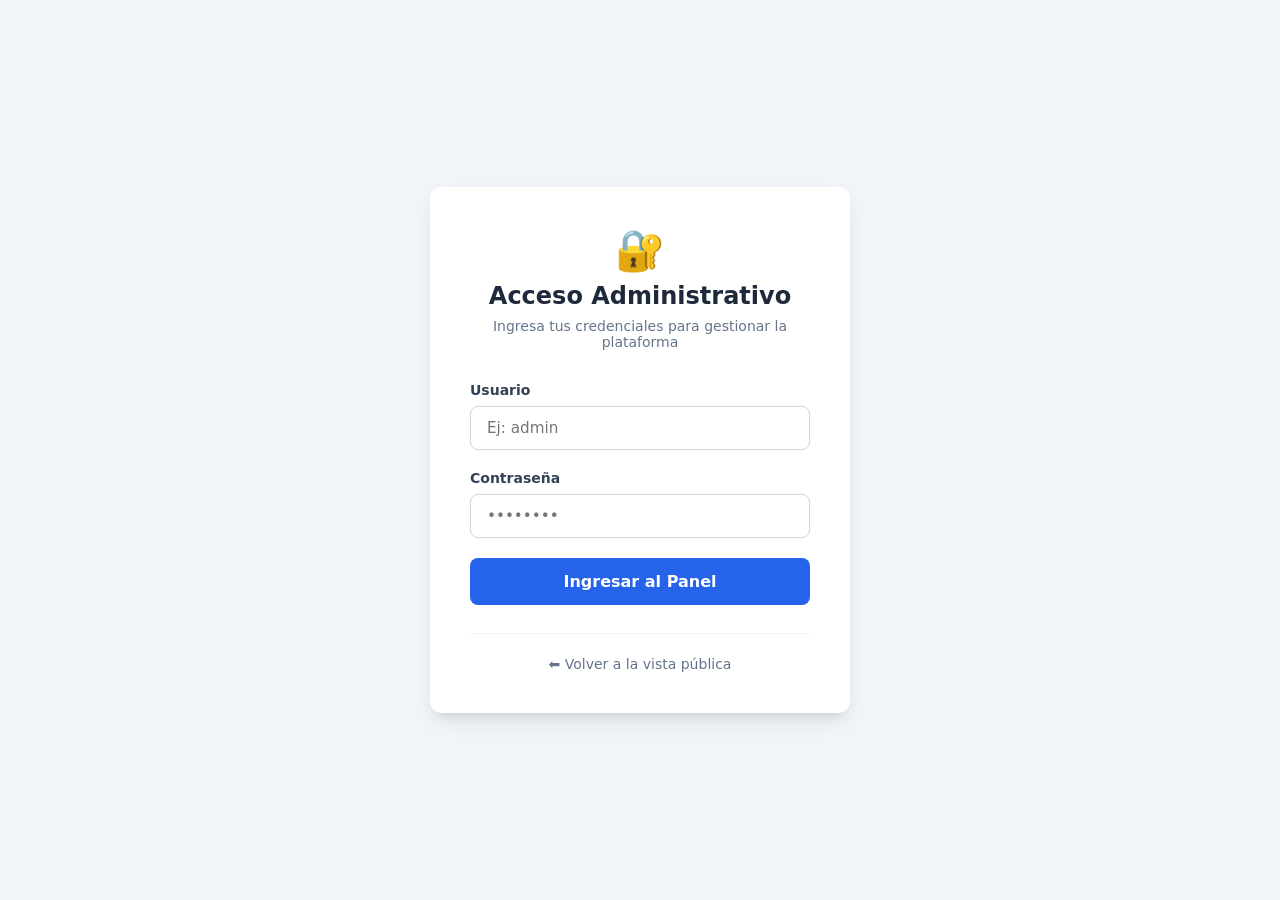
==== Frontend/admin.html @ ecced568 "Feature: imagen del lugar con dos opciones - subir archivo o pegar URL - Nuevo endpoint POST /api/ar" ====
<!DOCTYPE html>
<html lang="es">
<head>
    <meta charset="UTF-8">
    <meta name="viewport" content="width=device-width, initial-scale=1.0">
    <title>Administración - Turismo Sincelejo</title>
    <link rel="stylesheet" href="styles.css">
</head>
<body>

    <header style="background-color: #1e293b; color: white; padding: 2rem 1rem; text-align: center; position: relative;">
    
    <h1 style="margin: 0; font-size: 2rem;">Panel de Gestión de Lugares</h1>
    <p style="margin-top: 0.5rem; color: #94a3b8;">Módulo de Administración (CRUD) - Mantenimiento de sitios turísticos</p>

    <!-- Contenedor para alinear los botones horizontalmente -->
    <div style="display: flex; justify-content: center; gap: 1rem; margin-top: 1.5rem; flex-wrap: wrap;">
        <a href="index.html" class="btn-secundario" style="text-decoration: none; padding: 0.5rem 1rem; border-radius: 6px; background: #334155; color: white; display: inline-flex; align-items: center; gap: 0.5rem;">
            ⬅️ Volver a la Vista Pública
        </a>
        
        <button id="btnCerrarSesion" style="padding: 0.5rem 1rem; border-radius: 6px; background: #ef4444; color: white; border: none; cursor: pointer; font-weight: bold; transition: background 0.2s;">
            🚪 Cerrar Sesión
        </button>
    </div>

</header>

    <main class="container">
        <div class="admin-actions">
            <h2>Lugares Registrados</h2>
            <button id="btnNuevoLugar" class="btn-nuevo-lugar">+ Agregar Nuevo Lugar</button>
        </div>

        <!-- Tabla de Gestión CRUD -->
        <div class="table-responsive">
            <table class="tabla-admin">
                <thead>
                    <tr>
                        <th>Imagen</th>
                        <th>Nombre</th>
                        <th>Categoría</th>
                        <th>Dirección</th>
                        <th>Horario</th>
                        <th>Acciones</th>
                    </tr>
                </thead>
                <tbody id="tablaLugaresBody">
                    <!-- Los registros se cargan dinámicamente con JS -->
                </tbody>
            </table>
        </div>
    </main>

    <!-- Modal Formulario (Crear / Editar) -->
    <div id="modalLugar" class="modal" role="dialog" aria-modal="true" aria-labelledby="modalTitulo">
        <div class="modal-content">
            <button type="button" id="btnCerrarModal" class="close" aria-label="Cerrar modal">&times;</button>
            <h2 id="modalTitulo">Agregar Nuevo Lugar</h2>
            
            <form id="formLugar">
                <input type="hidden" id="lugarId" value="0">

                <div class="form-group">
                    <label for="formNombre">Nombre del Lugar:</label>
                    <input type="text" id="formNombre" required placeholder="Ej: Plaza Majagual">
                </div>

                <div class="form-group">
                    <label for="formCategoria">Categoría:</label>
                    <select id="formCategoria" required></select>
                </div>

                <div class="form-group">
                    <label for="formDescripcion">Descripción:</label>
                    <textarea id="formDescripcion" rows="3" required placeholder="Breve historia o detalles del sitio..."></textarea>
                </div>

                <div class="form-group">
                    <label for="formDireccion">Dirección:</label>
                    <input type="text" id="formDireccion" required placeholder="Ej: Carrera 17, Barrio Majagual">
                </div>

                <div class="form-group">
                    <label for="formHorario">Horario:</label>
                    <input type="text" id="formHorario" required placeholder="Ej: 08:00 AM - 06:00 PM">
                </div>

                <div class="form-group">
                    <label>Imagen del lugar:</label>
                    <div class="imagen-tabs">
                        <button type="button" id="tabSubir" class="imagen-tab activo">📁 Subir archivo</button>
                        <button type="button" id="tabUrl" class="imagen-tab">🔗 Usar URL</button>
                    </div>
                    <input type="file" id="formImagenArchivo" accept="image/*">
                    <input type="text" id="formImagen" placeholder="https://ejemplo.com/imagen.jpg" style="display:none;">
                    <img id="previewImagen" class="preview-imagen" alt="Vista previa de la imagen" style="display:none;">
                </div>

                <div class="form-actions">
                    <button type="button" id="btnCancelarForm" class="btn-secundario">Cancelar</button>
                    <button type="submit" class="btn-primario">Guardar Lugar</button>
                </div>
            </form>
        </div>
    </div>

    <script src="auth.js"></script>
    <script src="admin.js"></script>
</body>
</html>
---- Frontend/styles.css ----
* {
    box-sizing: border-box;
    margin: 0;
    padding: 0;
    font-family: 'Segoe UI', system-ui, -apple-system, sans-serif;
}

body {
    background-color: #f1f5f9;
    color: #1e293b;
}

header {
    background: linear-gradient(135deg, #0284c7 0%, #0369a1 100%);
    color: white;
    text-align: center;
    padding: 3rem 1.5rem;
    box-shadow: 0 4px 12px rgba(0,0,0,0.15);
}

header h1 {
    font-size: 2.5rem;
    font-weight: 800;
    margin-bottom: 0.5rem;
    letter-spacing: -0.5px;
}

header p {
    font-size: 1.1rem;
    opacity: 0.9;
}

.container {
    max-width: 1200px;
    margin: 2.5rem auto;
    padding: 0 1.5rem;
}

/* Filtros */
.filtros-section {
    display: flex;
    gap: 12px;
    margin-bottom: 2.5rem;
    background: white;
    padding: 1.2rem;
    border-radius: 12px;
    box-shadow: 0 4px 6px -1px rgba(0, 0, 0, 0.05);
    flex-wrap: wrap;
}

.filtros-section input, 
.filtros-section select {
    padding: 0.8rem 1rem;
    font-size: 0.95rem;
    border: 1px solid #cbd5e1;
    border-radius: 8px;
    outline: none;
    transition: border 0.2s;
}

.filtros-section input:focus, 
.filtros-section select:focus {
    border-color: #0284c7;
}

.filtros-section input {
    flex: 2;
    min-width: 220px;
}

.filtros-section select {
    flex: 1;
    min-width: 180px;
}

.filtros-section button {
    background-color: #0284c7;
    color: white;
    border: none;
    padding: 0.8rem 1.8rem;
    border-radius: 8px;
    font-weight: 600;
    cursor: pointer;
    transition: all 0.2s ease;
}

.filtros-section button:hover {
    background-color: #0369a1;
    transform: translateY(-1px);
}

/* Grid de Tarjetas */
.grid-container {
    display: grid;
    grid-template-columns: repeat(auto-fill, minmax(320px, 1fr));
    gap: 2rem;
}

.card {
    background: white;
    border-radius: 14px;
    overflow: hidden;
    box-shadow: 0 4px 15px rgba(0,0,0,0.06);
    display: flex;
    flex-direction: column;
    transition: transform 0.3s ease, box-shadow 0.3s ease;
    border: 1px solid #f1f5f9;
}

.card:hover {
    transform: translateY(-6px);
    box-shadow: 0 12px 25px rgba(0,0,0,0.12);
}

.card-img-container {
    width: 100%;
    height: 200px;
    overflow: hidden;
    background-color: #e2e8f0;
}

.card img {
    width: 100%;
    height: 100%;
    object-fit: cover;
    transition: transform 0.4s ease;
}

.card:hover img {
    transform: scale(1.05);
}

.card-body {
    padding: 1.4rem;
    display: flex;
    flex-direction: column;
    gap: 0.6rem;
    flex-grow: 1;
}

.card-badge {
    align-self: flex-start;
    background-color: #e0f2fe;
    color: #0369a1;
    padding: 0.3rem 0.8rem;
    font-size: 0.78rem;
    border-radius: 20px;
    font-weight: 700;
    text-transform: uppercase;
    letter-spacing: 0.5px;
}

.card-title {
    font-size: 1.35rem;
    color: #0f172a;
    font-weight: 700;
}

.card-text {
    font-size: 0.95rem;
    color: #475569;
    line-height: 1.5;
}

.card-info {
    font-size: 0.88rem;
    color: #64748b;
    margin-top: auto;
    padding-top: 0.8rem;
    border-top: 1px solid #f1f5f9;
    display: flex;
    flex-direction: column;
    gap: 0.3rem;
}
/* Botón de Google Maps */
.btn-mapa {
    display: inline-flex;
    align-items: center;
    justify-content: center;
    gap: 0.4rem;
    margin-top: 0.8rem;
    padding: 0.6rem 1rem;
    background-color: #059669;
    color: white;
    text-decoration: none;
    font-size: 0.85rem;
    font-weight: 600;
    border-radius: 6px;
    transition: background-color 0.2s ease, transform 0.1s ease;
}

.btn-mapa:hover {
    background-color: #047857;
    transform: translateY(-1px);
}
/* Botón de acceso al Admin en Header */
.btn-admin-link {
    display: inline-block;
    margin-top: 0.8rem;
    color: #e0f2fe;
    text-decoration: none;
    font-size: 0.9rem;
    font-weight: 600;
    border: 1px solid rgba(255,255,255,0.4);
    padding: 0.4rem 0.9rem;
    border-radius: 20px;
    transition: all 0.2s;
}

.btn-admin-link:hover {
    background-color: rgba(255,255,255,0.15);
    color: white;
}

.header-admin {
    background: linear-gradient(135deg, #334155 0%, #1e293b 100%) !important;
}

.admin-actions {
    display: flex;
    justify-content: space-between;
    align-items: center;
    margin-bottom: 1.5rem;
}

.modal {
    position: fixed;
    inset: 0;
    z-index: 1000;
    display: none;
    align-items: center;
    justify-content: center;
    padding: 1rem;
    overflow-y: auto;
    background: rgba(15, 23, 42, 0.68);
    backdrop-filter: blur(4px);
}

.modal-content {
    position: relative;
    width: min(100%, 680px);
    max-height: min(90vh, 820px);
    overflow-y: auto;
    padding: 2rem;
    border: 1px solid rgba(255, 255, 255, 0.65);
    border-radius: 12px;
    background: #ffffff;
    box-shadow: 0 24px 70px rgba(15, 23, 42, 0.28);
    animation: modal-entrada 0.2s ease-out;
}

.modal-content h2 {
    margin: 0 2.5rem 1.5rem 0;
    color: #1e293b;
    font-size: 1.5rem;
}

.close {
    position: absolute;
    top: 1rem;
    right: 1rem;
    display: grid;
    width: 2.25rem;
    height: 2.25rem;
    place-items: center;
    border: 0;
    border-radius: 6px;
    background: #f1f5f9;
    color: #475569;
    font-size: 1.5rem;
    line-height: 1;
    cursor: pointer;
    transition: background 0.2s ease, color 0.2s ease;
}

.close:hover {
    background: #e2e8f0;
    color: #0f172a;
}

#formLugar {
    display: grid;
    grid-template-columns: repeat(2, minmax(0, 1fr));
    gap: 0 1rem;
}

#formLugar .form-group:nth-of-type(3),
#formLugar .form-group:nth-of-type(6),
#formLugar .form-actions {
    grid-column: 1 / -1;
}

.modal .form-group input,
.modal .form-group select,
.modal .form-group textarea {
    width: 100%;
    box-sizing: border-box;
    padding: 0.75rem 0.85rem;
    border: 1px solid #cbd5e1;
    border-radius: 7px;
    background: #fff;
    color: #1e293b;
    font: inherit;
    transition: border-color 0.2s ease, box-shadow 0.2s ease;
}

.modal .form-group textarea {
    resize: vertical;
}

.modal .form-group input:focus,
.modal .form-group select:focus,
.modal .form-group textarea:focus {
    outline: none;
    border-color: #10b981;
    box-shadow: 0 0 0 3px rgba(16, 185, 129, 0.16);
}

.form-actions {
    display: flex;
    justify-content: flex-end;
    gap: 0.75rem;
    padding-top: 0.5rem;
}

.form-actions button {
    min-height: 2.75rem;
    padding: 0.65rem 1rem;
    border: 0;
    border-radius: 7px;
    font: inherit;
    font-weight: 600;
    cursor: pointer;
}

.form-actions .btn-secundario {
    background: #e2e8f0;
    color: #334155;
}

.form-actions .btn-primario {
    background: #059669;
    color: #fff;
}

.form-actions .btn-primario:hover {
    background: #047857;
}

@keyframes modal-entrada {
    from { opacity: 0; transform: translateY(10px) scale(0.99); }
    to { opacity: 1; transform: translateY(0) scale(1); }
}

@media (max-width: 600px) {
    .modal-content {
        padding: 1.5rem 1.15rem;
    }

    #formLugar {
        grid-template-columns: 1fr;
    }

    #formLugar .form-group,
    #formLugar .form-actions {
        grid-column: 1;
    }

    .form-actions {
        flex-direction: column-reverse;
    }
}

/* Tabla Administrativa */
.table-responsive {
    overflow-x: auto;
    background: white;
    border-radius: 12px;
    box-shadow: 0 4px 6px -1px rgba(0, 0, 0, 0.05);
}

.tabla-admin {
    width: 100%;
    border-collapse: collapse;
    text-align: left;
}

.tabla-admin th, .tabla-admin td {
    padding: 1rem;
    border-bottom: 1px solid #f1f5f9;
}

.tabla-admin th {
    background-color: #f8fafc;
    color: #475569;
    font-size: 0.85rem;
    text-transform: uppercase;
}

.img-thumb {
    width: 50px;
    height: 50px;
    object-fit: cover;
    border-radius: 6px;
}

.tabla-actions {
    display: flex;
    gap: 6px;
}

.login-body {
    background-color: #f1f5f9;
    min-height: 100vh;
    display: flex;
    align-items: center;
    justify-content: center;
    margin: 0;
    font-family: system-ui, -apple-system, BlinkMacSystemFont, 'Segoe UI', Roboto, Oxygen, Ubuntu, Cantarell, sans-serif;
}

.login-card {
    background: #ffffff;
    width: 100%;
    max-width: 420px;
    padding: 2.5rem;
    border-radius: 12px;
    box-shadow: 0 10px 25px -5px rgba(0, 0, 0, 0.1), 0 8px 10px -6px rgba(0, 0, 0, 0.1);
}

.login-header {
    text-align: center;
    margin-bottom: 2rem;
}

.login-icon {
    font-size: 2.5rem;
    display: block;
    margin-bottom: 0.5rem;
}

.login-header h2 {
    margin: 0;
    color: #1e293b;
    font-size: 1.5rem;
    font-weight: 700;
}

.login-header p {
    margin: 0.5rem 0 0 0;
    color: #64748b;
    font-size: 0.875rem;
}

.form-group {
    margin-bottom: 1.25rem;
    display: flex;
    flex-direction: column;
}

.form-group label {
    font-size: 0.875rem;
    font-weight: 600;
    color: #334155;
    margin-bottom: 0.5rem;
}

.form-group input {
    width: 100%;
    padding: 0.75rem 1rem;
    border: 1px solid #cbd5e1;
    border-radius: 8px;
    font-size: 0.95rem;
    transition: all 0.2s ease;
    box-sizing: border-box;
}

.form-group input:focus {
    outline: none;
    border-color: #2563eb;
    box-shadow: 0 0 0 3px rgba(37, 99, 235, 0.15);
}

.alert-error {
    background-color: #fef2f2;
    color: #991b1b;
    border: 1px solid #fecaca;
    padding: 0.75rem;
    border-radius: 8px;
    font-size: 0.875rem;
    margin-bottom: 1.25rem;
    text-align: center;
}

.btn-login {
    width: 100%;
    padding: 0.85rem;
    background-color: #2563eb;
    color: #ffffff;
    border: none;
    border-radius: 8px;
    font-size: 1rem;
    font-weight: 600;
    cursor: pointer;
    transition: background-color 0.2s ease, transform 0.1s ease;
}

.btn-login:hover {
    background-color: #1d4ed8;
}

.btn-login:active {
    transform: scale(0.98);
}

.login-footer {
    margin-top: 1.75rem;
    text-align: center;
    border-top: 1px solid #f1f5f9;
    padding-top: 1.25rem;
}

.btn-volver-link {
    color: #64748b;
    text-decoration: none;
    font-size: 0.875rem;
    font-weight: 500;
    transition: color 0.2s ease;
}

.btn-volver-link:hover {
    color: #1e293b;
}
/* Botón Agregar Nuevo Lugar */
.btn-nuevo-lugar {
    background-color: #10b981 !important; /* Verde moderno */
    color: #ffffff !important;
    border: none !important;
    padding: 0.65rem 1.25rem !important;
    border-radius: 8px !important;
    font-weight: 600 !important;
    font-size: 0.9rem !important;
    cursor: pointer !important;
    transition: all 0.2s ease !important;
    box-shadow: 0 2px 5px rgba(16, 185, 129, 0.3) !important;
    display: inline-flex !important;
    align-items: center !important;
    gap: 0.4rem !important;
}

.btn-nuevo-lugar:hover {
    background-color: #059669 !important;
    transform: translateY(-1px) !important;
    box-shadow: 0 4px 8px rgba(16, 185, 129, 0.4) !important;
}

.btn-nuevo-lugar:active {
    transform: translateY(0) !important;
}

/* Botones de Acción dentro de la Tabla (Editar / Eliminar) */
table button, 
.btn-editar, 
.btn-eliminar {
    padding: 0.45rem 0.85rem;
    border-radius: 6px;
    font-size: 0.85rem;
    font-weight: 600;
    cursor: pointer;
    border: 1px solid transparent;
    transition: all 0.2s ease;
    display: inline-flex;
    align-items: center;
    gap: 0.3rem;
}

/* Estilo para botón Editar */
table button:first-child, 
.btn-editar {
    background-color: #eff6ff;
    color: #2563eb;
    border-color: #bfdbfe;
}

table button:first-child:hover, 
.btn-editar:hover {
    background-color: #2563eb;
    color: white;
}

/* Estilo para botón Eliminar */
table button:last-child, 
.btn-eliminar {
    background-color: #fef2f2;
    color: #dc2626;
    border-color: #fecaca;
}

table button:last-child:hover, 
.btn-eliminar:hover {
    background-color: #dc2626;
    color: white;
}

/* Etiquetas (Badges) de Categorías */
.badge, 
td span {
    padding: 0.35rem 0.75rem;
    border-radius: 20px;
    font-size: 0.75rem;
    font-weight: 700;
    letter-spacing: 0.5px;
    background-color: #e0f2fe;
    color: #0369a1;
}

/* Imágenes dentro de la tabla */
table img {
    border-radius: 8px;
    object-fit: cover;
    box-shadow: 0 2px 4px rgba(0,0,0,0.1);
}

/* Paginación de la vista pública */
.paginacion {
    display: flex;
    justify-content: center;
    flex-wrap: wrap;
    gap: 8px;
    margin-top: 2rem;
}

.btn-pagina {
    padding: 0.5rem 0.9rem;
    border: 1px solid #cbd5e1;
    border-radius: 8px;
    background: white;
    color: #334155;
    font-weight: 600;
    cursor: pointer;
    transition: all 0.2s;
}

.btn-pagina:hover:not(:disabled) {
    border-color: #0284c7;
    color: #0284c7;
}

.btn-pagina.activo {
    background-color: #0284c7;
    border-color: #0284c7;
    color: white;
}

.btn-pagina:disabled {
    opacity: 0.45;
    cursor: not-allowed;
}

/* Pestañas de imagen en el formulario de lugar (Subir archivo / URL) */
.imagen-tabs {
    display: flex;
    gap: 8px;
    margin-bottom: 8px;
}

.imagen-tab {
    padding: 0.45rem 0.85rem;
    border: 1px solid #cbd5e1;
    border-radius: 7px;
    background: #f8fafc;
    color: #475569;
    font-weight: 600;
    font-size: 0.85rem;
    cursor: pointer;
    transition: all 0.2s;
}

.imagen-tab.activo {
    background: #0284c7;
    border-color: #0284c7;
    color: white;
}

#formImagenArchivo {
    padding: 0.5rem;
    border: 1px dashed #cbd5e1;
    border-radius: 7px;
    background: #f8fafc;
    width: 100%;
    box-sizing: border-box;
}

.preview-imagen {
    margin-top: 8px;
    max-width: 100%;
    max-height: 140px;
    border-radius: 8px;
    border: 1px solid #e2e8f0;
    object-fit: cover;
}
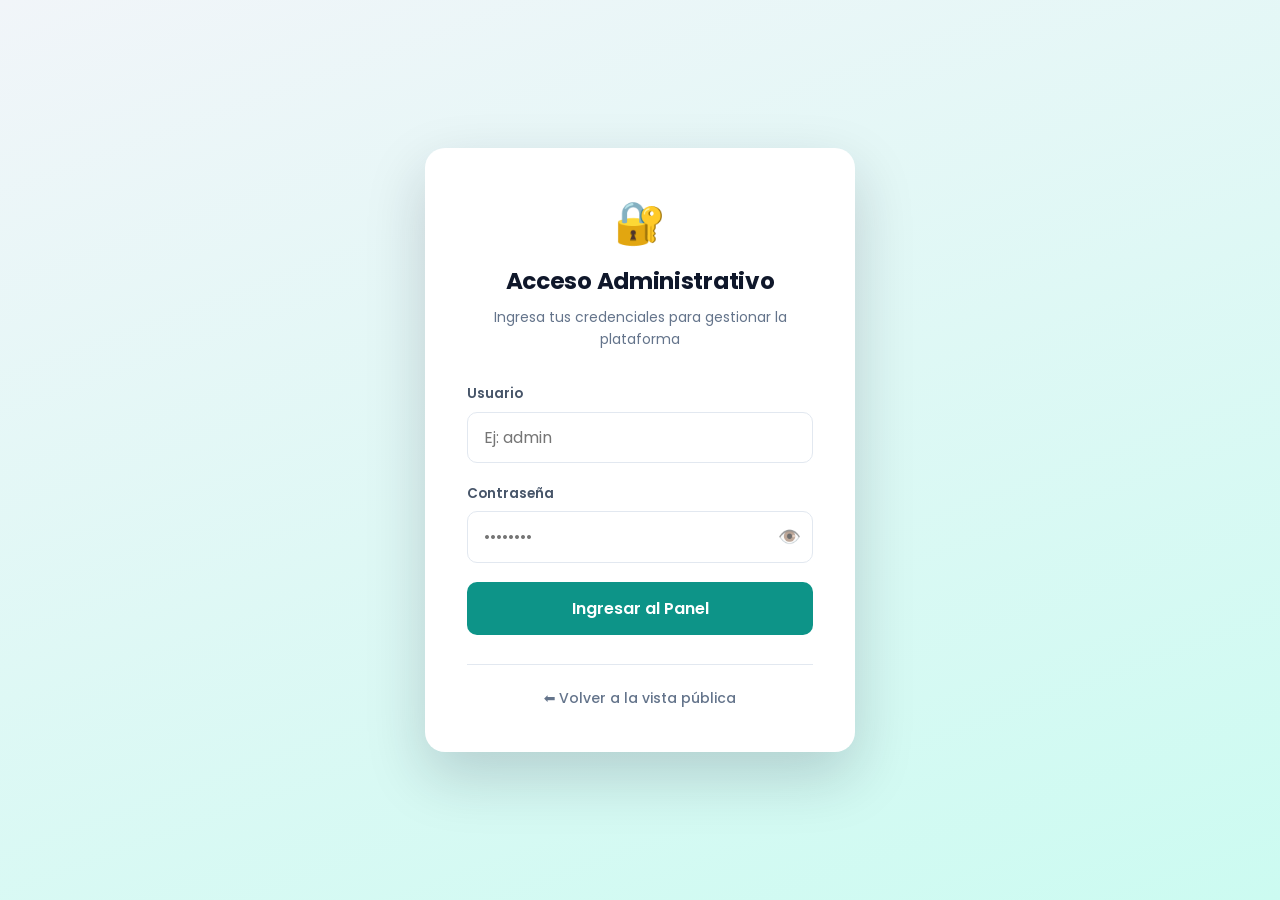
==== commit 08b16439: "Rediseño visual (1/2): pagina publica con identidad Caribe-Sabanera - Design tokens en :root: turque" ====
--- a/Frontend/admin.html
+++ b/Frontend/admin.html
@@ -4,7 +4,10 @@
     <meta charset="UTF-8">
     <meta name="viewport" content="width=device-width, initial-scale=1.0">
     <title>Administración - Turismo Sincelejo</title>
-    <link rel="stylesheet" href="styles.css">
+    <link rel="preconnect" href="https://fonts.googleapis.com">
+    <link rel="preconnect" href="https://fonts.gstatic.com" crossorigin>
+    <link href="https://fonts.googleapis.com/css2?family=Poppins:wght@400;500;600;700;800&display=swap" rel="stylesheet">
+    <link rel="stylesheet" href="admin.css">
 </head>
 <body>
 
@@ -50,6 +53,30 @@
                 </tbody>
             </table>
         </div>
+
+        <!-- Gestión de Categorías -->
+        <section class="admin-categorias">
+            <div class="admin-actions">
+                <h2>Categorías Registradas</h2>
+                <button id="btnNuevaCategoria" class="btn-nuevo-lugar">+ Nueva Categoría</button>
+            </div>
+
+            <div class="table-responsive">
+                <table class="tabla-admin">
+                    <thead>
+                        <tr>
+                            <th>Nombre</th>
+                            <th>Descripción</th>
+                            <th>Lugares</th>
+                            <th>Acciones</th>
+                        </tr>
+                    </thead>
+                    <tbody id="tablaCategoriasBody">
+                        <!-- Filas generadas con JS -->
+                    </tbody>
+                </table>
+            </div>
+        </section>
     </main>
 
     <!-- Modal Formulario (Crear / Editar) -->
@@ -105,6 +132,33 @@
         </div>
     </div>
 
+    <!-- Modal Categoría (Crear / Editar) -->
+    <div id="modalCategoria" class="modal" role="dialog" aria-modal="true" aria-labelledby="modalCategoriaTitulo">
+        <div class="modal-content">
+            <button type="button" id="btnCerrarModalCategoria" class="close" aria-label="Cerrar modal">&times;</button>
+            <h2 id="modalCategoriaTitulo">Nueva Categoría</h2>
+
+            <form id="formCategoriaModal">
+                <input type="hidden" id="categoriaId" value="0">
+
+                <div class="form-group">
+                    <label for="formCatNombre">Nombre:</label>
+                    <input type="text" id="formCatNombre" required placeholder="Ej: Aventura y Naturaleza">
+                </div>
+
+                <div class="form-group">
+                    <label for="formCatDescripcion">Descripción:</label>
+                    <textarea id="formCatDescripcion" rows="2" placeholder="Qué incluye esta categoría..."></textarea>
+                </div>
+
+                <div class="form-actions">
+                    <button type="button" id="btnCancelarCategoria" class="btn-secundario">Cancelar</button>
+                    <button type="submit" class="btn-primario">Guardar Categoría</button>
+                </div>
+            </form>
+        </div>
+    </div>
+
     <script src="auth.js"></script>
     <script src="admin.js"></script>
 </body>
--- a/Frontend/admin.css
+++ b/Frontend/admin.css
@@ -0,0 +1,553 @@
+/* ================================================================
+   TURISMO SINCELEJO — Hoja de estilos del PANEL ADMIN y LOGIN
+   ----------------------------------------------------------------
+   Mundo separado de la vista pública (styles.css) para evolucionar
+   de forma independiente. Organización:
+     1. Design tokens (misma identidad que la vista pública)
+     2. Reset y tipografía (Poppins)
+     3. Login
+     4. Estructura del panel (tablas, secciones, acciones)
+     5. Modales (lugares y categorías)
+     6. Pestañas de imagen y vista previa
+     7. Responsive del modal
+   ================================================================ */
+
+/* ---------- 1. Design tokens ---------- */
+:root {
+    --primario: #0D9488;
+    --primario-oscuro: #0F766E;
+    --primario-suave: #CCFBF1;
+    --acento: #F59E0B;      /* dorado Sabanero: acción principal */
+    --acento-oscuro: #D97706;
+    --fondo: #F1F5F9;       /* gris técnico suave para el admin */
+    --tinta: #0F172A;
+    --tinta-media: #475569;
+    --tinta-suave: #64748B;
+    --borde: #E2E8F0;
+    --peligro: #DC2626;
+    --peligro-suave: #FEF2F2;
+    --sombra: 0 4px 16px rgba(15, 23, 42, 0.08);
+    --transicion: all 0.3s ease;
+}
+
+/* ---------- 2. Reset y tipografía ---------- */
+* {
+    box-sizing: border-box;
+    margin: 0;
+    padding: 0;
+}
+
+body {
+    font-family: 'Poppins', 'Segoe UI', system-ui, sans-serif;
+    background-color: var(--fondo);
+    color: var(--tinta);
+    line-height: 1.6;
+    -webkit-font-smoothing: antialiased;
+}
+
+.container {
+    max-width: 1200px;
+    margin: 2.5rem auto;
+    padding: 0 1.5rem;
+}
+
+/* ---------- 3. Login ---------- */
+.login-body {
+    min-height: 100vh;
+    display: flex;
+    align-items: center;
+    justify-content: center;
+    padding: 1.5rem;
+    /* El fondo de la vista pública es claro; el login recibe un guiño
+       de la identidad: panel suave con gradiente turquesa muy tenue */
+    background: linear-gradient(160deg, var(--fondo) 0%, var(--primario-suave) 100%);
+}
+
+.login-card {
+    background: #ffffff;
+    width: 100%;
+    max-width: 430px;
+    padding: 2.6rem;
+    border-radius: 20px;
+    box-shadow: 0 24px 60px rgba(15, 23, 42, 0.18);
+}
+
+.login-header {
+    text-align: center;
+    margin-bottom: 2rem;
+}
+
+.login-icon {
+    font-size: 2.6rem;
+    display: block;
+    margin-bottom: 0.4rem;
+}
+
+.login-header h2 {
+    color: var(--tinta);
+    font-size: 1.45rem;
+    font-weight: 700;
+    letter-spacing: -0.3px;
+}
+
+.login-header p {
+    margin-top: 0.4rem;
+    color: var(--tinta-suave);
+    font-size: 0.875rem;
+}
+
+/* Campos de formulario (login y modales comparten .form-group) */
+.form-group {
+    margin-bottom: 1.2rem;
+    display: flex;
+    flex-direction: column;
+}
+
+.form-group label {
+    font-size: 0.85rem;
+    font-weight: 600;
+    color: var(--tinta-media);
+    margin-bottom: 0.45rem;
+}
+
+.form-group input,
+.modal .form-group input {
+    width: 100%;
+    padding: 0.75rem 1rem;
+    border: 1.5px solid var(--borde);
+    border-radius: 10px;
+    font: inherit;
+    color: var(--tinta);
+    background: #fff;
+    transition: border-color 0.2s ease, box-shadow 0.2s ease;
+}
+
+.form-group input:focus {
+    outline: none;
+    border-color: var(--primario);
+    box-shadow: 0 0 0 4px rgba(13, 148, 136, 0.14);
+}
+
+/* El "ojito" del campo de contraseña */
+.campo-password {
+    position: relative;
+}
+
+.campo-password input {
+    padding-right: 2.9rem; /* espacio para el botón del ojito */
+}
+
+.btn-ojo {
+    position: absolute;
+    right: 6px;
+    top: 50%;
+    transform: translateY(-50%);
+    background: none;
+    border: none;
+    cursor: pointer;
+    font-size: 1.15rem;
+    padding: 4px 6px;
+    border-radius: 6px;
+    opacity: 0.65;
+    transition: opacity 0.2s ease;
+    line-height: 1;
+}
+
+.btn-ojo:hover {
+    opacity: 1;
+}
+
+.alert-error {
+    background-color: var(--peligro-suave);
+    color: #991B1B;
+    border: 1px solid #FECACA;
+    padding: 0.75rem 1rem;
+    border-radius: 10px;
+    font-size: 0.875rem;
+    margin-bottom: 1.2rem;
+    text-align: center;
+}
+
+.btn-login {
+    width: 100%;
+    padding: 0.85rem;
+    background: var(--primario);
+    color: #ffffff;
+    border: none;
+    border-radius: 10px;
+    font: inherit;
+    font-size: 1rem;
+    font-weight: 600;
+    cursor: pointer;
+    transition: var(--transicion);
+}
+
+.btn-login:hover {
+    background: var(--primario-oscuro);
+    transform: translateY(-1px);
+    box-shadow: 0 10px 22px rgba(13, 148, 136, 0.35);
+}
+
+.btn-login:active {
+    transform: scale(0.98);
+}
+
+.login-footer {
+    margin-top: 1.8rem;
+    text-align: center;
+    border-top: 1px solid var(--borde);
+    padding-top: 1.25rem;
+}
+
+.btn-volver-link {
+    color: var(--tinta-suave);
+    text-decoration: none;
+    font-size: 0.875rem;
+    font-weight: 500;
+    transition: color 0.2s ease;
+}
+
+.btn-volver-link:hover {
+    color: var(--primario);
+}
+
+/* ---------- 4. Estructura del panel ---------- */
+.admin-actions {
+    display: flex;
+    justify-content: space-between;
+    align-items: center;
+    margin-bottom: 1.5rem;
+    flex-wrap: wrap;
+    gap: 1rem;
+}
+
+.admin-categorias {
+    margin-top: 3rem;
+}
+
+/* Botón de acción principal: dorado Sabanero */
+.btn-nuevo-lugar {
+    background: var(--acento);
+    color: #fff;
+    border: none;
+    padding: 0.65rem 1.3rem;
+    border-radius: 10px;
+    font: inherit;
+    font-weight: 600;
+    font-size: 0.9rem;
+    cursor: pointer;
+    display: inline-flex;
+    align-items: center;
+    gap: 0.4rem;
+    transition: var(--transicion);
+    box-shadow: 0 4px 12px rgba(245, 158, 11, 0.35);
+}
+
+.btn-nuevo-lugar:hover {
+    background: var(--acento-oscuro);
+    transform: translateY(-1px);
+    box-shadow: 0 8px 18px rgba(245, 158, 11, 0.45);
+}
+
+/* Tablas de datos */
+.table-responsive {
+    overflow-x: auto;
+    background: #fff;
+    border-radius: 16px;
+    box-shadow: var(--sombra);
+}
+
+.tabla-admin {
+    width: 100%;
+    border-collapse: collapse;
+    text-align: left;
+    font-size: 0.92rem;
+}
+
+.tabla-admin th,
+.tabla-admin td {
+    padding: 0.95rem 1rem;
+    border-bottom: 1px solid var(--borde);
+}
+
+.tabla-admin tbody tr:nth-child(even) {
+    background: #F8FAFC;      /* filas alternadas: lectura fácil */
+}
+
+.tabla-admin th {
+    background-color: #F8FAFC;
+    color: var(--tinta-media);
+    font-size: 0.78rem;
+    font-weight: 600;
+    text-transform: uppercase;
+    letter-spacing: 0.6px;
+}
+
+.img-thumb {
+    width: 52px;
+    height: 52px;
+    object-fit: cover;
+    border-radius: 10px;
+}
+
+.tabla-actions {
+    display: flex;
+    gap: 6px;
+    flex-wrap: wrap;
+}
+
+table button,
+.btn-editar,
+.btn-eliminar {
+    padding: 0.45rem 0.85rem;
+    border-radius: 8px;
+    font-size: 0.82rem;
+    font-weight: 600;
+    font: inherit;
+    font-size: 0.82rem;
+    font-weight: 600;
+    cursor: pointer;
+    border: 1px solid transparent;
+    transition: var(--transicion);
+    display: inline-flex;
+    align-items: center;
+    gap: 0.3rem;
+}
+
+/* Editar: azul turquesa */
+.btn-editar {
+    background-color: var(--primario-suave);
+    color: var(--primario-oscuro);
+    border-color: var(--primario);
+}
+
+.btn-editar:hover {
+    background-color: var(--primario);
+    color: white;
+}
+
+/* Eliminar: rojo sutil */
+.btn-eliminar {
+    background-color: var(--peligro-suave);
+    color: var(--peligro);
+    border-color: #FECACA;
+}
+
+.btn-eliminar:hover {
+    background-color: var(--peligro);
+    color: white;
+}
+
+/* Badges de categoría dentro de la tabla */
+td span {
+    padding: 0.32rem 0.75rem;
+    border-radius: var(--radio-pill, 999px);
+    font-size: 0.72rem;
+    font-weight: 600;
+    letter-spacing: 0.4px;
+    background-color: var(--primario-suave);
+    color: var(--primario-oscuro);
+    white-space: nowrap;
+}
+
+table img {
+    border-radius: 10px;
+    object-fit: cover;
+    box-shadow: 0 2px 6px rgba(0, 0, 0, 0.12);
+}
+
+/* ---------- 5. Modales (lugares y categorías) ---------- */
+.modal {
+    position: fixed;
+    inset: 0;
+    z-index: 1000;
+    display: none;
+    align-items: center;
+    justify-content: center;
+    padding: 1rem;
+    overflow-y: auto;
+    background: rgba(15, 23, 42, 0.6);
+    backdrop-filter: blur(5px);
+}
+
+.modal-content {
+    position: relative;
+    width: min(100%, 680px);
+    max-height: min(90vh, 820px);
+    overflow-y: auto;
+    padding: 2rem;
+    border-radius: 20px;
+    background: #ffffff;
+    box-shadow: 0 30px 70px rgba(15, 23, 42, 0.35);
+    animation: modal-entrada 0.25s ease-out;
+}
+
+.modal-content h2 {
+    margin: 0 2.5rem 1.5rem 0;
+    color: var(--tinta);
+    font-size: 1.4rem;
+    font-weight: 700;
+}
+
+.close {
+    position: absolute;
+    top: 1.1rem;
+    right: 1.1rem;
+    display: grid;
+    width: 2.3rem;
+    height: 2.3rem;
+    place-items: center;
+    border: 0;
+    border-radius: 8px;
+    background: var(--fondo);
+    color: var(--tinta-media);
+    font-size: 1.5rem;
+    line-height: 1;
+    cursor: pointer;
+    transition: var(--transicion);
+}
+
+.close:hover {
+    background: var(--borde);
+    color: var(--tinta);
+}
+
+#formLugar {
+    display: grid;
+    grid-template-columns: repeat(2, minmax(0, 1fr));
+    gap: 0 1rem;
+}
+
+#formLugar .form-group:nth-of-type(3),
+#formLugar .form-group:nth-of-type(6),
+#formLugar .form-actions {
+    grid-column: 1 / -1;
+}
+
+.modal .form-group select,
+.modal .form-group textarea {
+    width: 100%;
+    padding: 0.75rem 0.9rem;
+    border: 1.5px solid var(--borde);
+    border-radius: 10px;
+    background: #fff;
+    color: var(--tinta);
+    font: inherit;
+    transition: border-color 0.2s ease, box-shadow 0.2s ease;
+}
+
+.modal .form-group textarea {
+    resize: vertical;
+}
+
+.modal .form-group select:focus,
+.modal .form-group textarea:focus {
+    outline: none;
+    border-color: var(--primario);
+    box-shadow: 0 0 0 4px rgba(13, 148, 136, 0.14);
+}
+
+.form-actions {
+    display: flex;
+    justify-content: flex-end;
+    gap: 0.75rem;
+    padding-top: 0.6rem;
+}
+
+.form-actions button {
+    min-height: 2.75rem;
+    padding: 0.65rem 1.2rem;
+    border: 0;
+    border-radius: 10px;
+    font: inherit;
+    font-weight: 600;
+    cursor: pointer;
+    transition: var(--transicion);
+}
+
+.form-actions .btn-secundario {
+    background: var(--borde);
+    color: var(--tinta-media);
+}
+
+.form-actions .btn-secundario:hover {
+    background: #CBD5E1;
+}
+
+.form-actions .btn-primario {
+    background: var(--primario);
+    color: #fff;
+}
+
+.form-actions .btn-primario:hover {
+    background: var(--primario-oscuro);
+}
+
+@keyframes modal-entrada {
+    from { opacity: 0; transform: translateY(12px) scale(0.98); }
+    to   { opacity: 1; transform: translateY(0) scale(1); }
+}
+
+/* ---------- 6. Pestañas de imagen y vista previa ---------- */
+.imagen-tabs {
+    display: flex;
+    gap: 8px;
+    margin-bottom: 8px;
+}
+
+.imagen-tab {
+    padding: 0.45rem 0.9rem;
+    border: 1.5px solid var(--borde);
+    border-radius: 999px;
+    background: #F8FAFC;
+    color: var(--tinta-media);
+    font: inherit;
+    font-weight: 600;
+    font-size: 0.82rem;
+    cursor: pointer;
+    transition: var(--transicion);
+}
+
+.imagen-tab.activo {
+    background: var(--primario);
+    border-color: var(--primario);
+    color: white;
+}
+
+#formImagenArchivo {
+    padding: 0.5rem;
+    border: 1.5px dashed var(--borde);
+    border-radius: 10px;
+    background: #F8FAFC;
+    width: 100%;
+    box-sizing: border-box;
+}
+
+.preview-imagen {
+    margin-top: 8px;
+    max-width: 100%;
+    max-height: 140px;
+    border-radius: 10px;
+    border: 1px solid var(--borde);
+    object-fit: cover;
+}
+
+/* ---------- 7. Responsive ---------- */
+@media (max-width: 620px) {
+    .modal-content {
+        padding: 1.5rem 1.15rem;
+    }
+
+    #formLugar {
+        grid-template-columns: 1fr;
+    }
+
+    #formLugar .form-group,
+    #formLugar .form-actions {
+        grid-column: 1;
+    }
+
+    .form-actions {
+        flex-direction: column-reverse;
+    }
+}
